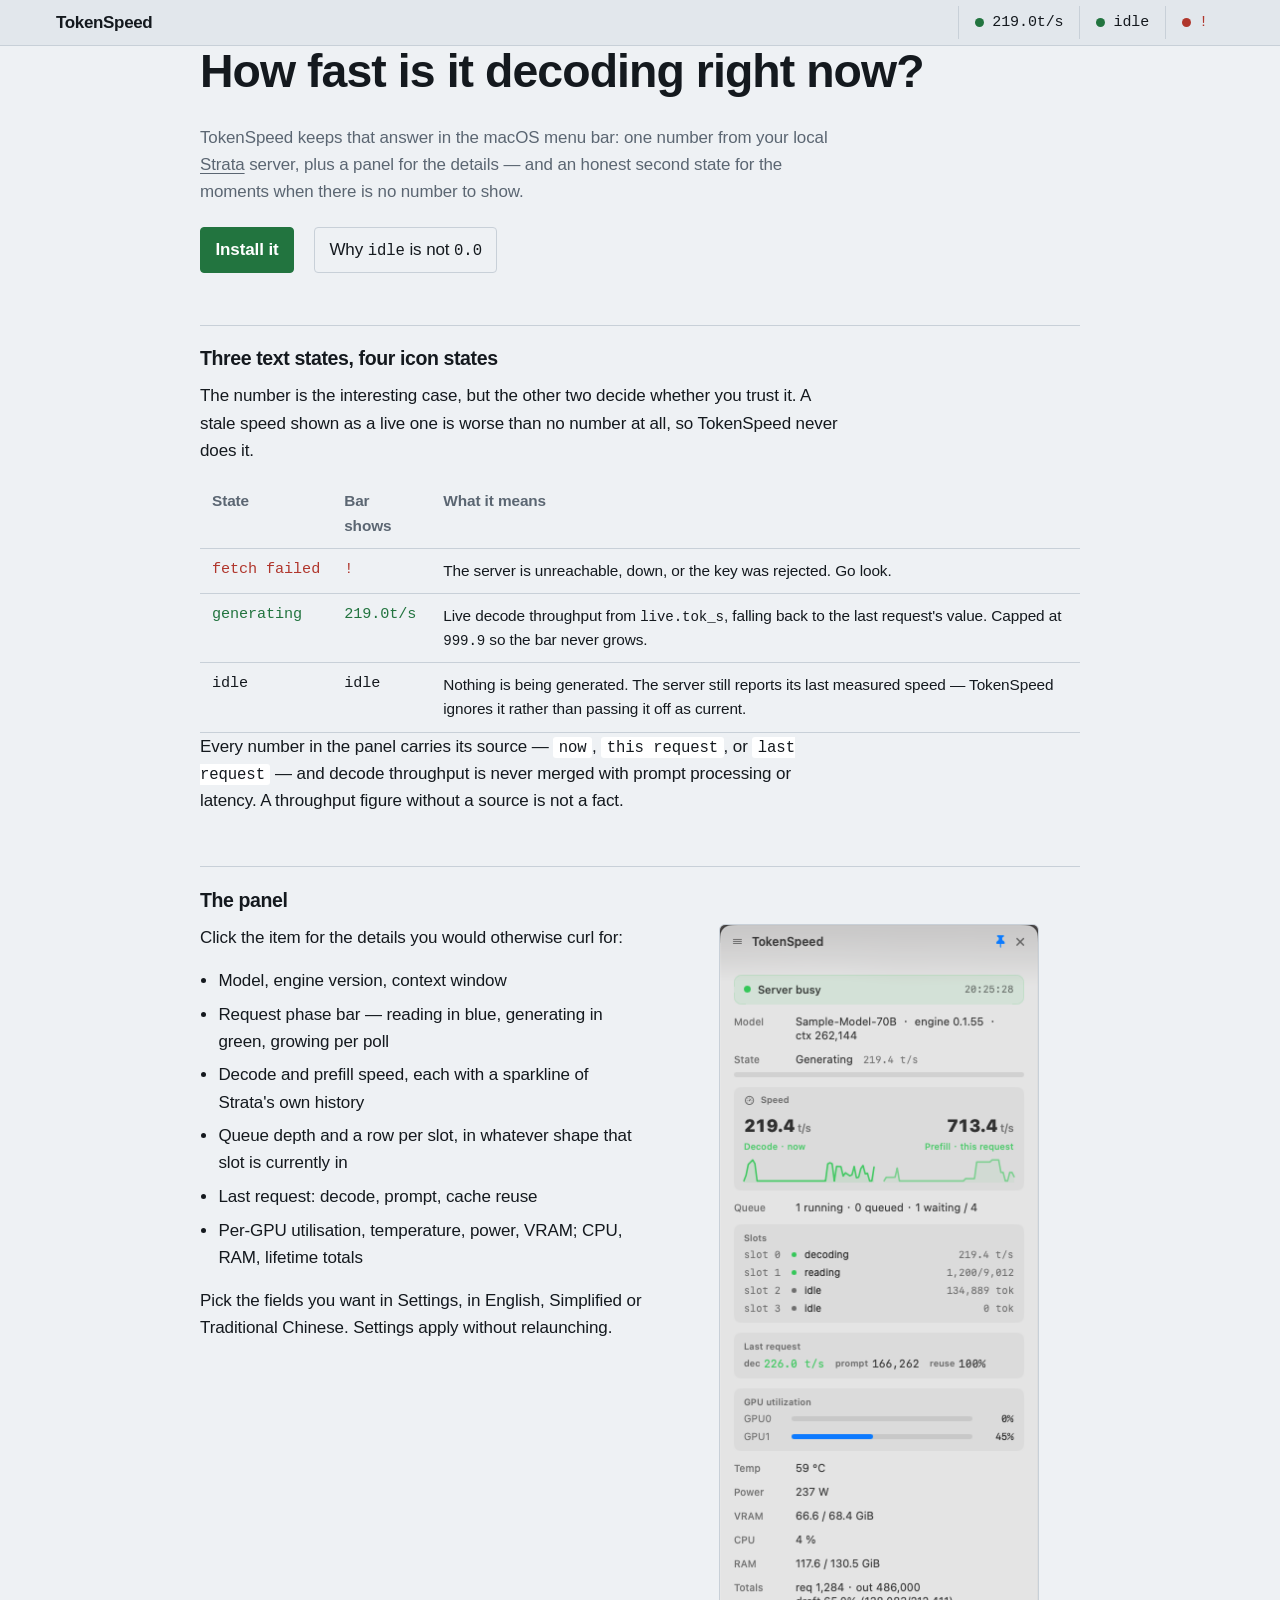
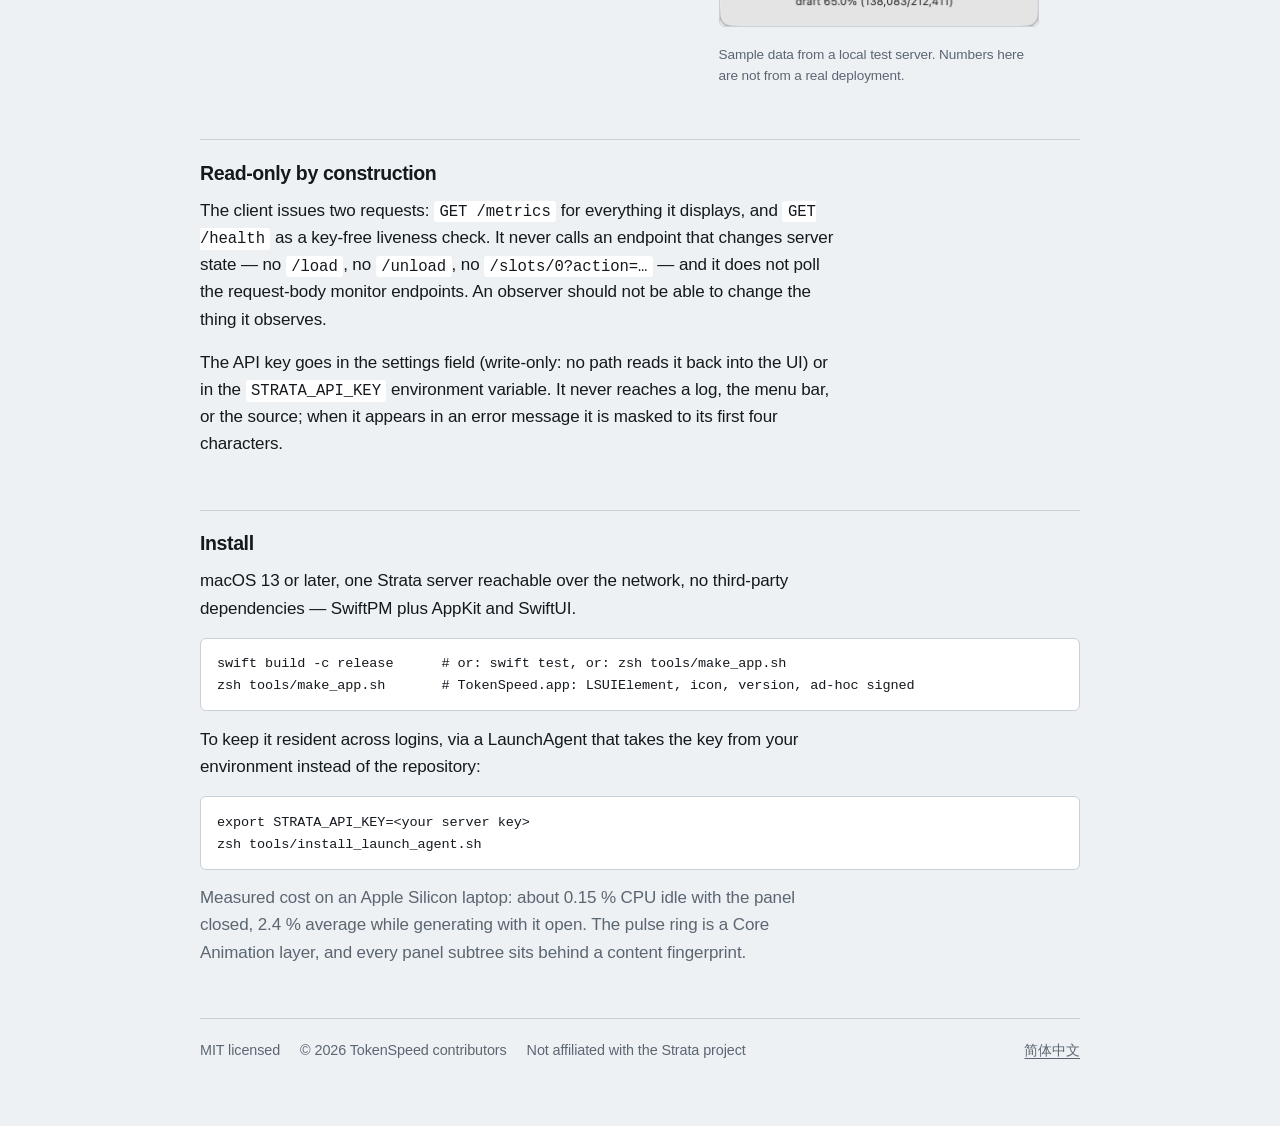
==== site/index.html @ b93b0d56 "TokenSpeed 1.0.0 A macOS menu-bar item that shows the decode throughput of a Strata inference server" ====
<!doctype html>
<html lang="en">
<head>
<meta charset="utf-8">
<meta name="viewport" content="width=device-width, initial-scale=1">
<title>TokenSpeed — your local Strata server's decode speed, in the menu bar</title>
<meta name="description" content="A native macOS menu-bar item that shows how fast your local Strata inference server is decoding right now, and is honest about the states where there is no number to show.">
<link rel="canonical" href="https://tokenspeed.eroeasy.com/">
<link rel="icon" href="assets/app-icon.png">
<meta property="og:title" content="TokenSpeed">
<meta property="og:description" content="Decode throughput of a local Strata server, permanently in the macOS menu bar.">
<meta property="og:image" content="https://tokenspeed.eroeasy.com/assets/shot-panel.png">
<meta property="og:type" content="website">
<link rel="stylesheet" href="assets/styles.css">
</head>
<body>

<header class="bar">
  <span class="brand">TokenSpeed</span>
  <span class="state"><span class="dot"></span>219.0t/s</span>
  <span class="state"><span class="dot"></span>idle</span>
  <span class="state bad"><span class="dot bad"></span>!</span>
</header>

<main>
  <h1>How fast is it decoding right now?</h1>
  <p class="lede">TokenSpeed keeps that answer in the macOS menu bar: one number from your
  local <a href="https://github.com/Niko1221/Strata">Strata</a> server, plus a panel for the
  details — and an honest second state for the moments when there is no number to show.</p>
  <div class="actions">
    <a class="primary" href="#install">Install it</a>
    <a href="#states">Why <code>idle</code> is not <code>0.0</code></a>
  </div>

  <section id="states">
    <h2>Three text states, four icon states</h2>
    <p>The number is the interesting case, but the other two decide whether you trust it.
    A stale speed shown as a live one is worse than no number at all, so TokenSpeed never
    does it.</p>
    <table>
      <tr><th>State</th><th>Bar shows</th><th>What it means</th></tr>
      <tr>
        <td class="k bad">fetch failed</td><td class="k bad">!</td>
        <td>The server is unreachable, down, or the key was rejected. Go look.</td>
      </tr>
      <tr>
        <td class="k ok">generating</td><td class="k ok">219.0t/s</td>
        <td>Live decode throughput from <code>live.tok_s</code>, falling back to the last
        request's value. Capped at <code>999.9</code> so the bar never grows.</td>
      </tr>
      <tr>
        <td class="k">idle</td><td class="k">idle</td>
        <td>Nothing is being generated. The server still reports its last measured speed —
        TokenSpeed ignores it rather than passing it off as current.</td>
      </tr>
    </table>
    <p>Every number in the panel carries its source — <code>now</code>, <code>this
    request</code>, or <code>last request</code> — and decode throughput is never merged with
    prompt processing or latency. A throughput figure without a source is not a fact.</p>
  </section>

  <section>
    <h2>The panel</h2>
    <div class="split">
      <div>
        <p>Click the item for the details you would otherwise curl for:</p>
        <ul>
          <li>Model, engine version, context window</li>
          <li>Request phase bar — reading in blue, generating in green, growing per poll</li>
          <li>Decode and prefill speed, each with a sparkline of Strata's own history</li>
          <li>Queue depth and a row per slot, in whatever shape that slot is currently in</li>
          <li>Last request: decode, prompt, cache reuse</li>
          <li>Per-GPU utilisation, temperature, power, VRAM; CPU, RAM, lifetime totals</li>
        </ul>
        <p>Pick the fields you want in Settings, in English, Simplified or Traditional
        Chinese. Settings apply without relaunching.</p>
      </div>
      <figure>
        <img src="assets/shot-panel.png" width="320" height="705"
             alt="The TokenSpeed panel: speed cards, queue row, four slots, GPU and CPU rows.">
        <figcaption>Sample data from a local test server. Numbers here are not from a real
        deployment.</figcaption>
      </figure>
    </div>
  </section>

  <section>
    <h2>Read-only by construction</h2>
    <p>The client issues two requests: <code>GET /metrics</code> for everything it displays,
    and <code>GET /health</code> as a key-free liveness check. It never calls an endpoint that
    changes server state — no <code>/load</code>, no <code>/unload</code>, no
    <code>/slots/0?action=…</code> — and it does not poll the request-body monitor endpoints.
    An observer should not be able to change the thing it observes.</p>
    <p>The API key goes in the settings field (write-only: no path reads it back into the UI)
    or in the <code>STRATA_API_KEY</code> environment variable. It never reaches a log, the
    menu bar, or the source; when it appears in an error message it is masked to its first
    four characters.</p>
  </section>

  <section id="install">
    <h2>Install</h2>
    <p>macOS 13 or later, one Strata server reachable over the network, no third-party
    dependencies — SwiftPM plus AppKit and SwiftUI.</p>
<pre><code>swift build -c release      # or: swift test, or: zsh tools/make_app.sh
zsh tools/make_app.sh       # TokenSpeed.app: LSUIElement, icon, version, ad-hoc signed</code></pre>
    <p>To keep it resident across logins, via a LaunchAgent that takes the key from your
    environment instead of the repository:</p>
<pre><code>export STRATA_API_KEY=&lt;your server key&gt;
zsh tools/install_launch_agent.sh</code></pre>
    <p class="muted">Measured cost on an Apple Silicon laptop: about 0.15&nbsp;% CPU idle with
    the panel closed, 2.4&nbsp;% average while generating with it open. The pulse ring is a
    Core Animation layer, and every panel subtree sits behind a content fingerprint.</p>
  </section>

  <footer>
    <span>MIT licensed</span>
    <span>© 2026 TokenSpeed contributors</span>
    <span>Not affiliated with the Strata project</span>
    <nav><a href="zh.html">简体中文</a></nav>
  </footer>
</main>
</body>
</html>
---- site/assets/styles.css ----
/* TokenSpeed 官网：深色优先（产品本身就活在深色菜单栏里），浅色由 prefers-color-scheme 接管。
   颜色取自 tools/make_icon.swift 里的实际取值：方块 #292E36、绿 #4DC76B。 */
:root {
  --ink: #12161b;
  --surface: #1e242b;
  --tile: #292e36;
  --rule: #39424c;
  --paper: #e9edf1;
  --muted: #9aa5b1;
  --green: #4dc76b;
  --red: #e4574c;
  --mono: ui-monospace, SFMono-Regular, "SF Mono", Menlo, Consolas, monospace;
  --sans: -apple-system, BlinkMacSystemFont, "Segoe UI", "Helvetica Neue", "Noto Sans SC", sans-serif;
  --pad: clamp(1.25rem, 5vw, 3.5rem);
}
@media (prefers-color-scheme: light) {
  :root {
    --ink: #eef1f4;
    --surface: #ffffff;
    --tile: #e2e7ec;
    --rule: #c8d0d8;
    --paper: #14191e;
    --muted: #5b6672;
    --green: #22743f;
    --red: #b0362c;
  }
}
* { box-sizing: border-box; }
html { -webkit-text-size-adjust: 100%; }
body {
  margin: 0;
  background: var(--ink);
  color: var(--paper);
  font: 400 17px/1.6 var(--sans);
  letter-spacing: -0.006em;
}
a { color: inherit; text-decoration-thickness: 1px; text-underline-offset: 3px; }
a:focus-visible { outline: 2px solid var(--green); outline-offset: 3px; }
main { max-width: 62rem; margin: 0 auto; padding: 0 var(--pad) 4rem; }
h1, h2, h3 { font-weight: 600; letter-spacing: -0.02em; margin: 0; }
h1 { font-size: clamp(1.75rem, 4.4vw, 2.9rem); line-height: 1.12; }
h2 { font-size: 1.22rem; margin-bottom: .5rem; }
p { margin: 0 0 1rem; max-width: 68ch; }
.muted { color: var(--muted); }

/* 首屏就是菜单栏本身：状态项长什么样，这里就摆什么 */
.bar {
  display: flex; align-items: center; gap: 0;
  background: var(--tile);
  border-bottom: 1px solid var(--rule);
  padding: 0 var(--pad);
  min-height: 46px;
  flex-wrap: wrap;
}
.bar .brand { font-weight: 600; margin-right: auto; letter-spacing: -0.02em; }
.state { display: flex; align-items: center; gap: .5rem; font: 500 15px/1 var(--mono); padding: .55rem 1rem; border-left: 1px solid var(--rule); white-space: nowrap; }
.state:first-of-type { border-left: 0; }
@media (max-width: 34rem) {
  /* 375 宽下品牌名和三个状态项挤同一行会换行换得难看：让品牌名独占一行，三个状态项同一行 */
  .bar .brand { flex: 1 0 100%; margin-right: 0; padding-bottom: .2rem; }
}
.dot { width: 9px; height: 9px; border-radius: 50%; background: var(--green); flex: none; }
.dot.ring { background: transparent; border: 2px solid var(--green); }
.dot.bad { background: var(--red); }
.state.bad { color: var(--red); }

.lede { font-size: 1.06rem; color: var(--muted); margin: 1.6rem 0 0; }
.actions { display: flex; gap: 1.25rem; margin: 1.4rem 0 3.25rem; flex-wrap: wrap; }
.actions a { padding: .5rem .9rem; border: 1px solid var(--rule); border-radius: 4px; text-decoration: none; }
.actions a.primary { background: var(--green); border-color: var(--green); color: #0d1210; font-weight: 600; }
@media (prefers-color-scheme: light) { .actions a.primary { color: #fff; } }

section { margin-bottom: 3.25rem; }
section > h2 { border-top: 1px solid var(--rule); padding-top: 1.1rem; }
.split { display: grid; gap: 2rem; align-items: start; }
@media (min-width: 54rem) { .split { grid-template-columns: 1.05fr .95fr; } }
ul { margin: 0 0 1rem; padding-left: 1.15rem; }
li { margin-bottom: .4rem; }
figure { margin: 0; }
.split figure { max-width: 20rem; margin-inline: auto; }  /* 20rem = 截图原生宽度 320px，别放大糊掉 */
figure img { width: 100%; height: auto; border: 1px solid var(--rule); border-radius: 6px; }
figcaption { color: var(--muted); font-size: .85rem; margin-top: .55rem; }

table { border-collapse: collapse; width: 100%; font-size: .96rem; }
th, td { text-align: left; padding: .6rem .75rem; border-bottom: 1px solid var(--rule); vertical-align: top; }
th { font-weight: 600; color: var(--muted); }
td.k { font: 500 .95rem/1.4 var(--mono); white-space: nowrap; }
td.k.bad { color: var(--red); }
td.k.ok { color: var(--green); }

pre {
  background: var(--surface); border: 1px solid var(--rule); border-radius: 6px;
  padding: .85rem 1rem; overflow-x: auto; font: 400 .92rem/1.5 var(--mono);
}
code { font: 400 .92em var(--mono); }
p code, li code { background: var(--surface); padding: .1em .35em; border-radius: 3px; }

footer { border-top: 1px solid var(--rule); padding-top: 1.25rem; color: var(--muted); font-size: .9rem; display: flex; gap: 1.25rem; flex-wrap: wrap; }
footer nav { margin-left: auto; }
@media (prefers-reduced-motion: reduce) { * { animation: none !important; transition: none !important; } }
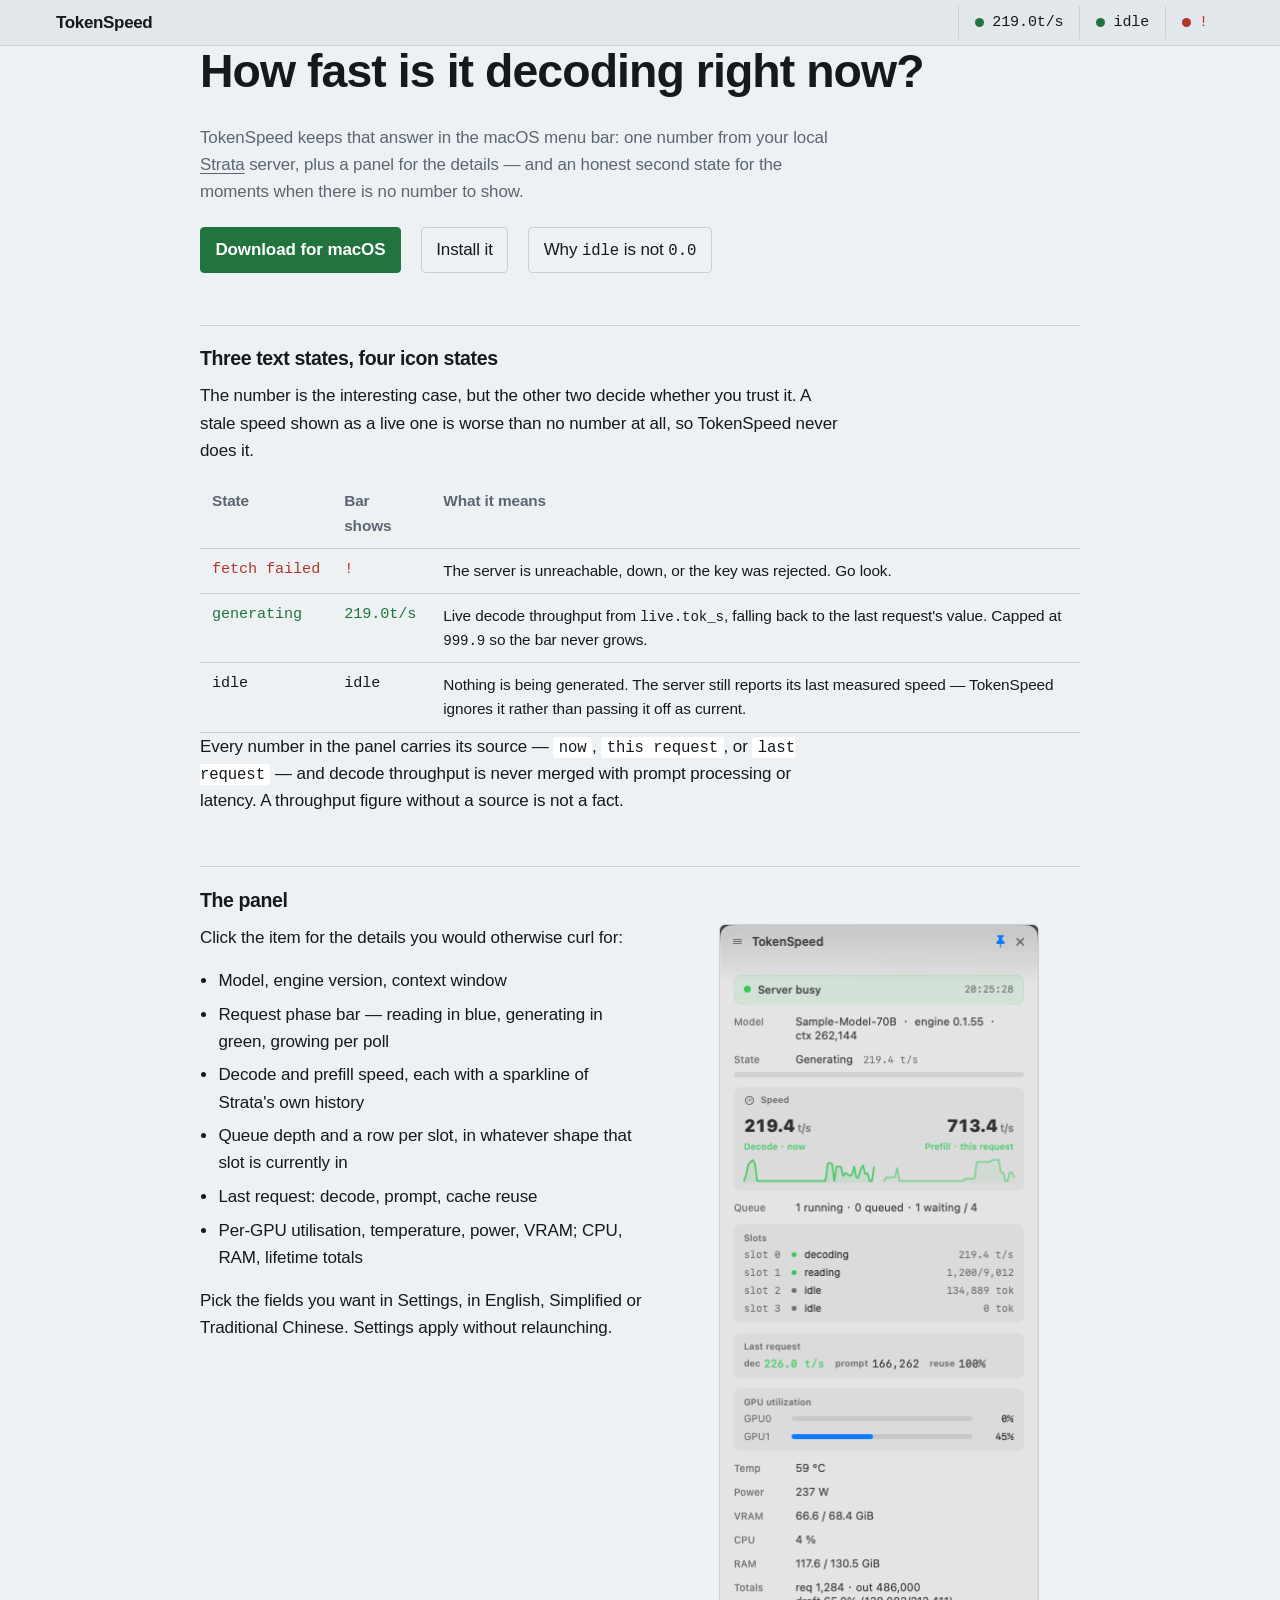
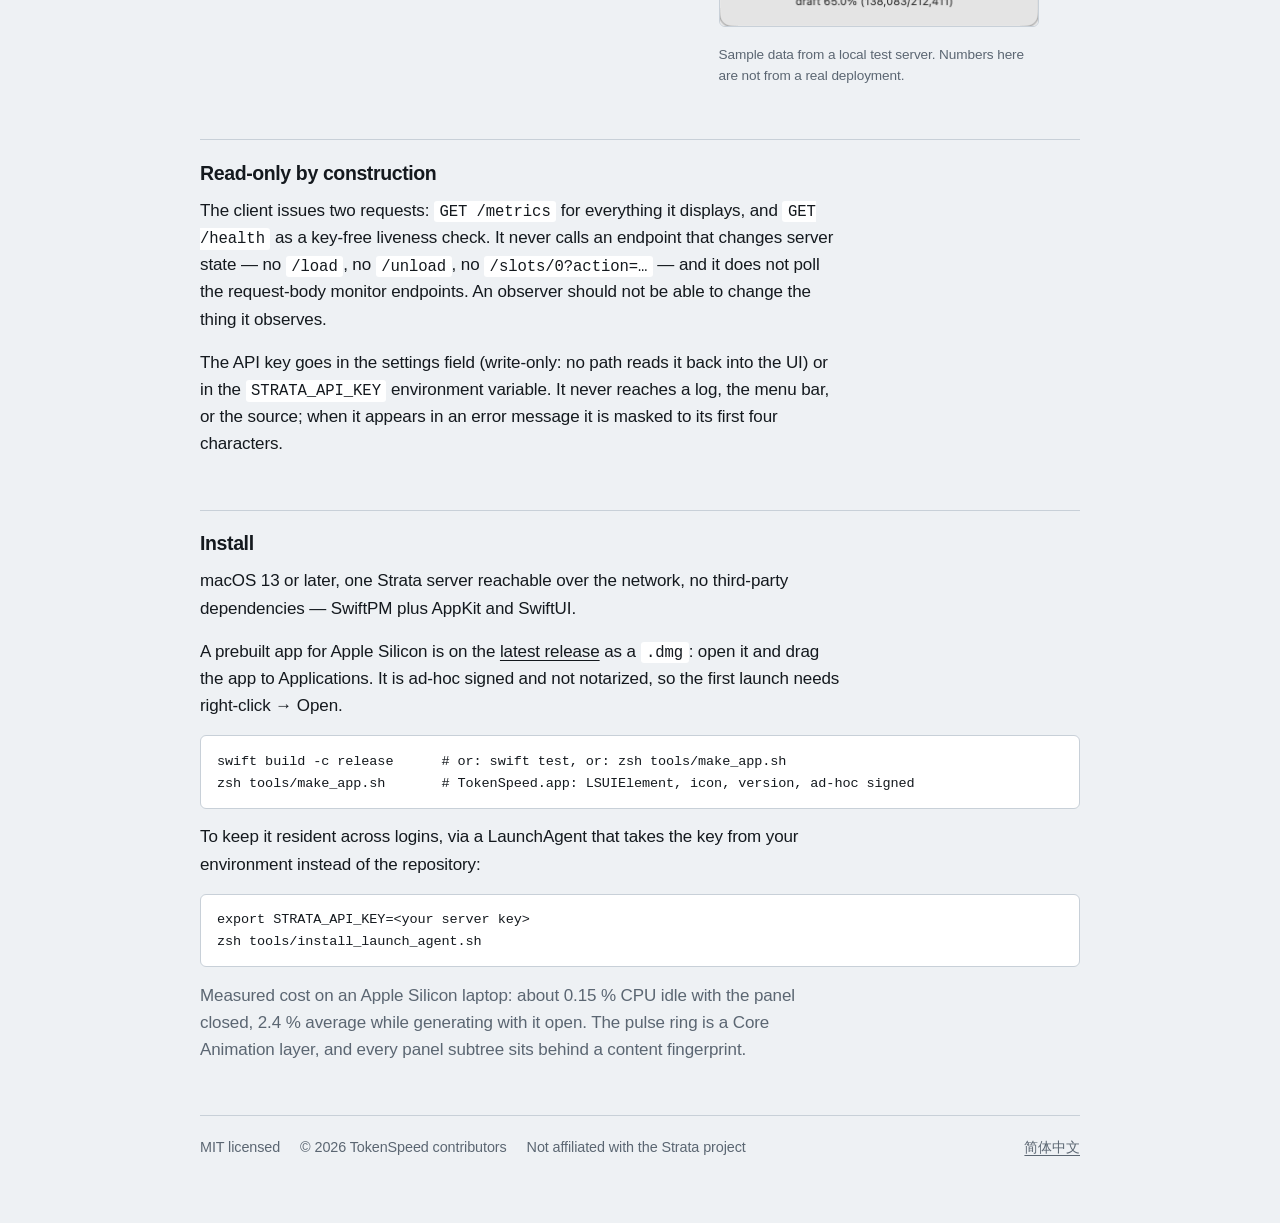
==== commit b50606ec: "Point the site pages at the latest release" ====
--- a/site/index.html
+++ b/site/index.html
@@ -28,7 +28,8 @@
   local <a href="https://github.com/Niko1221/Strata">Strata</a> server, plus a panel for the
   details — and an honest second state for the moments when there is no number to show.</p>
   <div class="actions">
-    <a class="primary" href="#install">Install it</a>
+    <a class="primary" href="https://github.com/leomsn/tokenspeed/releases/latest">Download for macOS</a>
+    <a href="#install">Install it</a>
     <a href="#states">Why <code>idle</code> is not <code>0.0</code></a>
   </div>
 
@@ -101,6 +102,10 @@
     <h2>Install</h2>
     <p>macOS 13 or later, one Strata server reachable over the network, no third-party
     dependencies — SwiftPM plus AppKit and SwiftUI.</p>
+    <p>A prebuilt app for Apple Silicon is on the <a
+    href="https://github.com/leomsn/tokenspeed/releases/latest">latest release</a> as a
+    <code>.dmg</code>: open it and drag the app to Applications. It is ad-hoc signed and not
+    notarized, so the first launch needs right-click → Open.</p>
 <pre><code>swift build -c release      # or: swift test, or: zsh tools/make_app.sh
 zsh tools/make_app.sh       # TokenSpeed.app: LSUIElement, icon, version, ad-hoc signed</code></pre>
     <p>To keep it resident across logins, via a LaunchAgent that takes the key from your
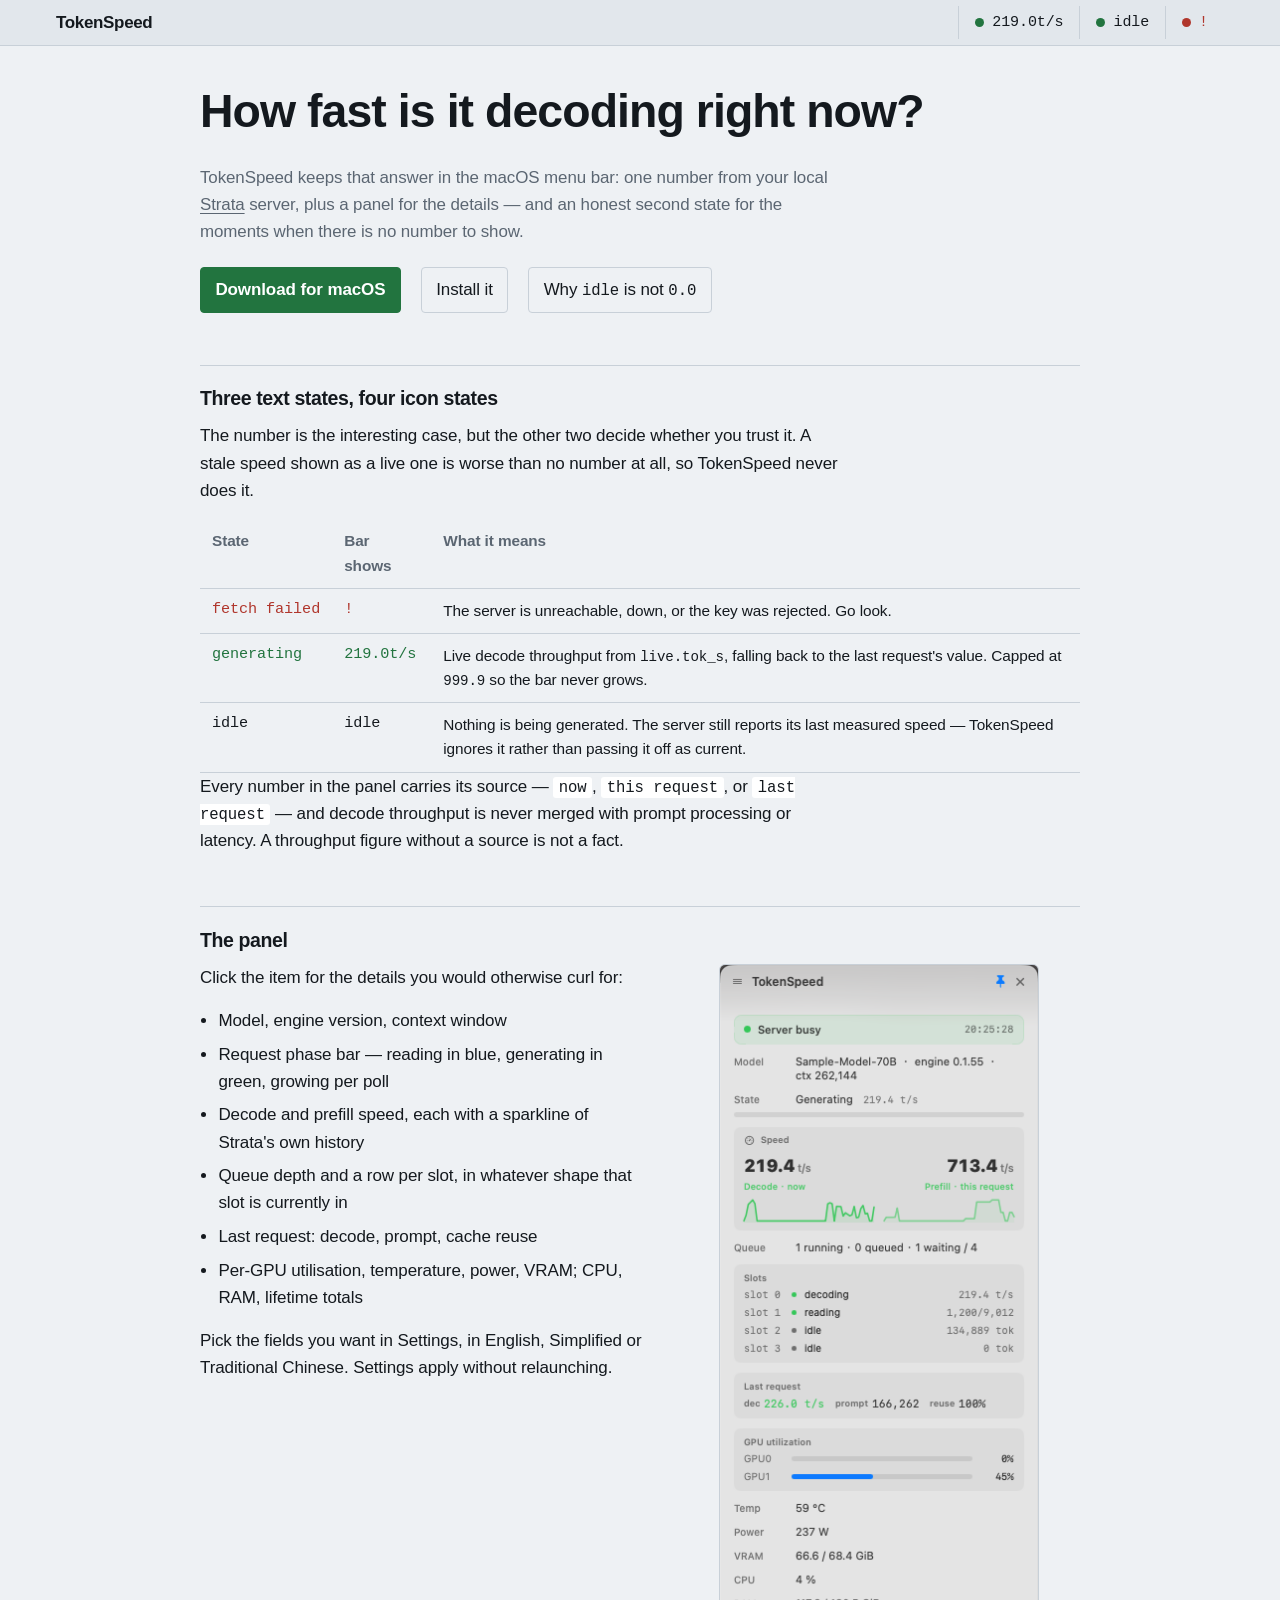
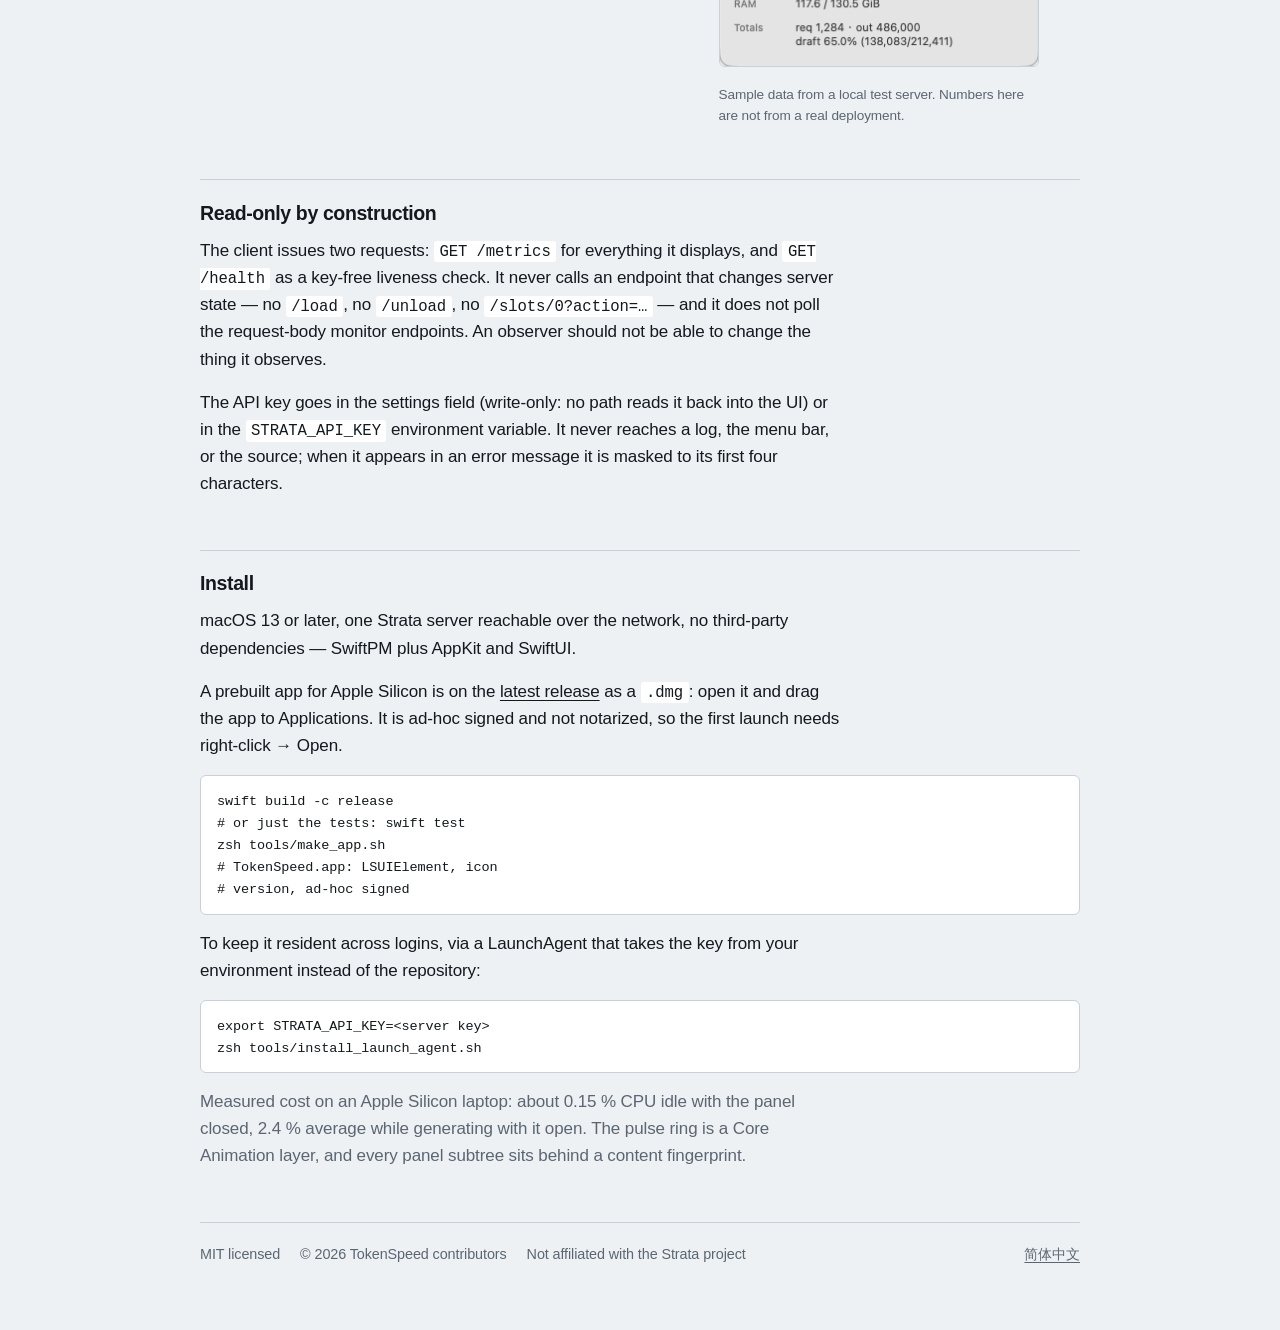
==== commit a104ce58: "Give the heading room under the bar and fit install code on phones" ====
--- a/site/index.html
+++ b/site/index.html
@@ -106,11 +106,14 @@
     href="https://github.com/leomsn/tokenspeed/releases/latest">latest release</a> as a
     <code>.dmg</code>: open it and drag the app to Applications. It is ad-hoc signed and not
     notarized, so the first launch needs right-click → Open.</p>
-<pre><code>swift build -c release      # or: swift test, or: zsh tools/make_app.sh
-zsh tools/make_app.sh       # TokenSpeed.app: LSUIElement, icon, version, ad-hoc signed</code></pre>
+<pre><code>swift build -c release
+# or just the tests: swift test
+zsh tools/make_app.sh
+# TokenSpeed.app: LSUIElement, icon
+# version, ad-hoc signed</code></pre>
     <p>To keep it resident across logins, via a LaunchAgent that takes the key from your
     environment instead of the repository:</p>
-<pre><code>export STRATA_API_KEY=&lt;your server key&gt;
+<pre><code>export STRATA_API_KEY=&lt;server key&gt;
 zsh tools/install_launch_agent.sh</code></pre>
     <p class="muted">Measured cost on an Apple Silicon laptop: about 0.15&nbsp;% CPU idle with
     the panel closed, 2.4&nbsp;% average while generating with it open. The pulse ring is a
--- a/site/assets/styles.css
+++ b/site/assets/styles.css
@@ -36,7 +36,7 @@
 }
 a { color: inherit; text-decoration-thickness: 1px; text-underline-offset: 3px; }
 a:focus-visible { outline: 2px solid var(--green); outline-offset: 3px; }
-main { max-width: 62rem; margin: 0 auto; padding: 0 var(--pad) 4rem; }
+main { max-width: 62rem; margin: 0 auto; padding: 2.5rem var(--pad) 4rem; }
 h1, h2, h3 { font-weight: 600; letter-spacing: -0.02em; margin: 0; }
 h1 { font-size: clamp(1.75rem, 4.4vw, 2.9rem); line-height: 1.12; }
 h2 { font-size: 1.22rem; margin-bottom: .5rem; }
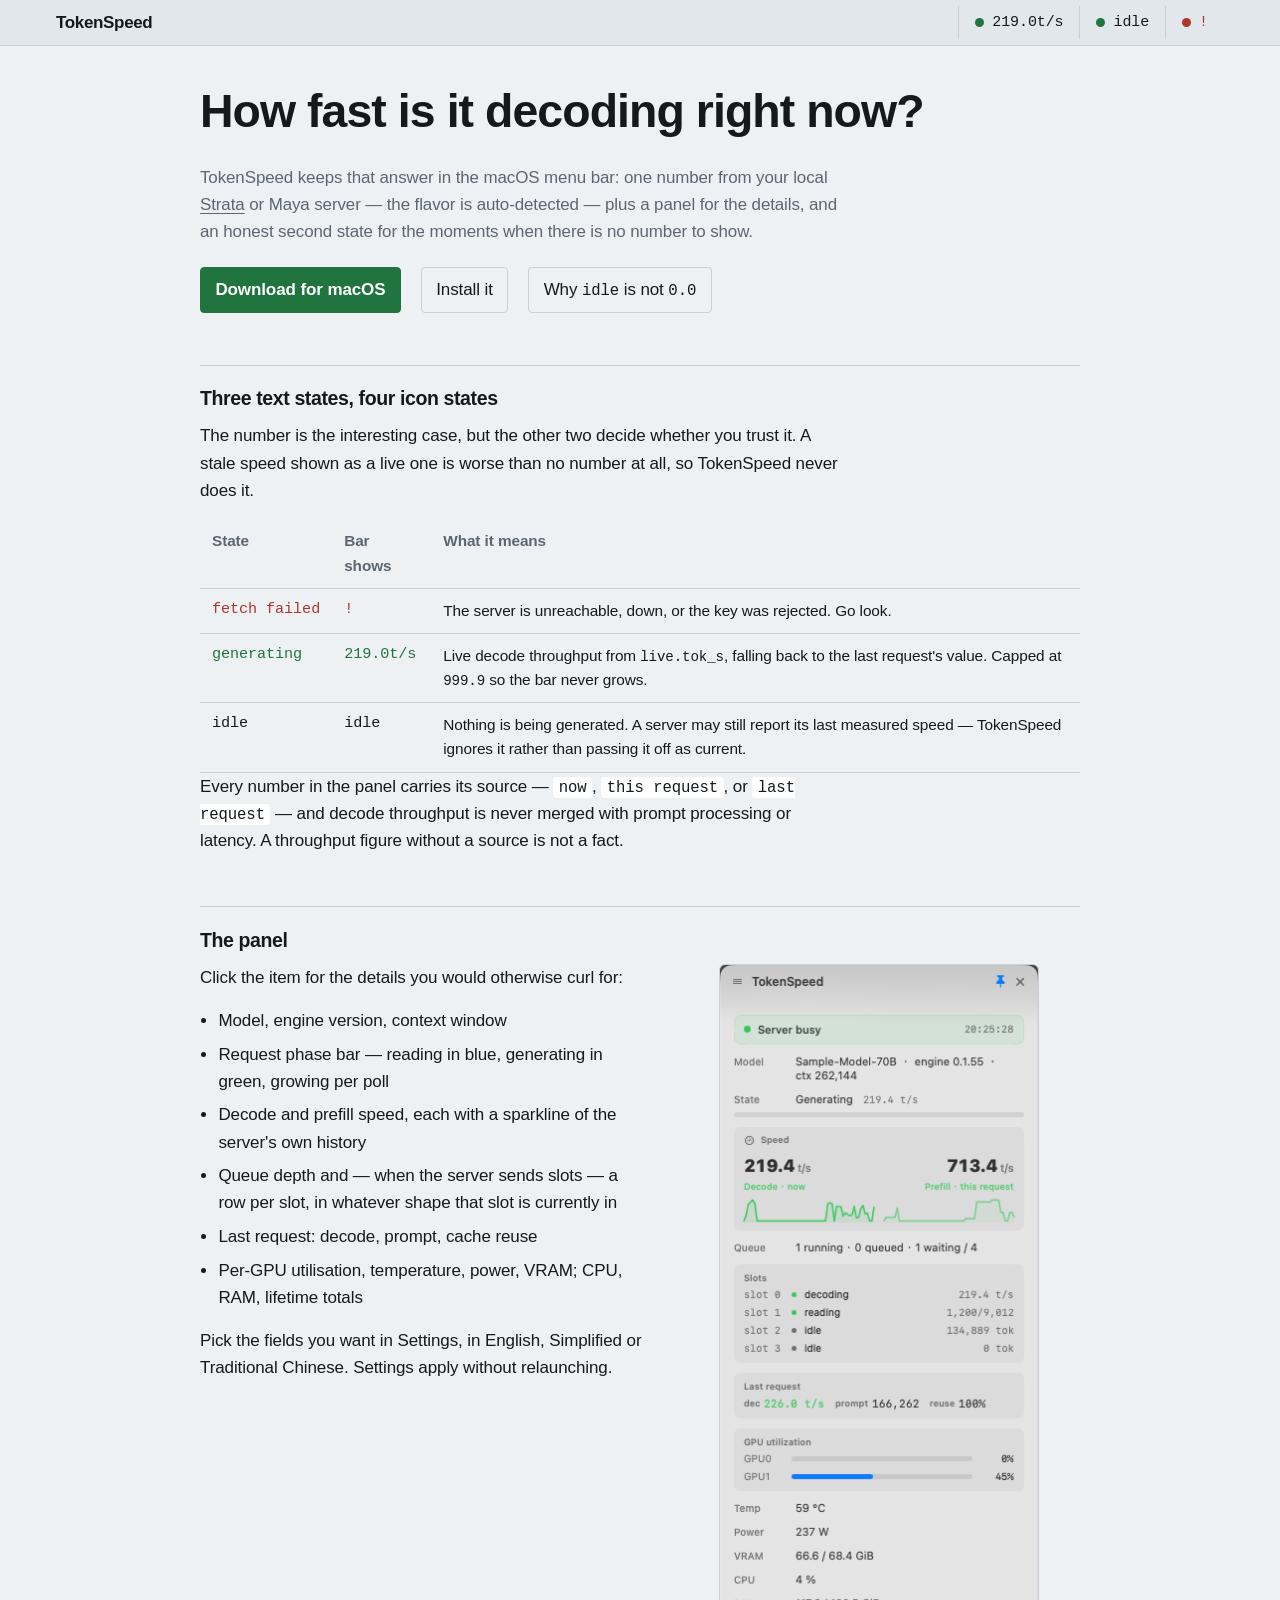
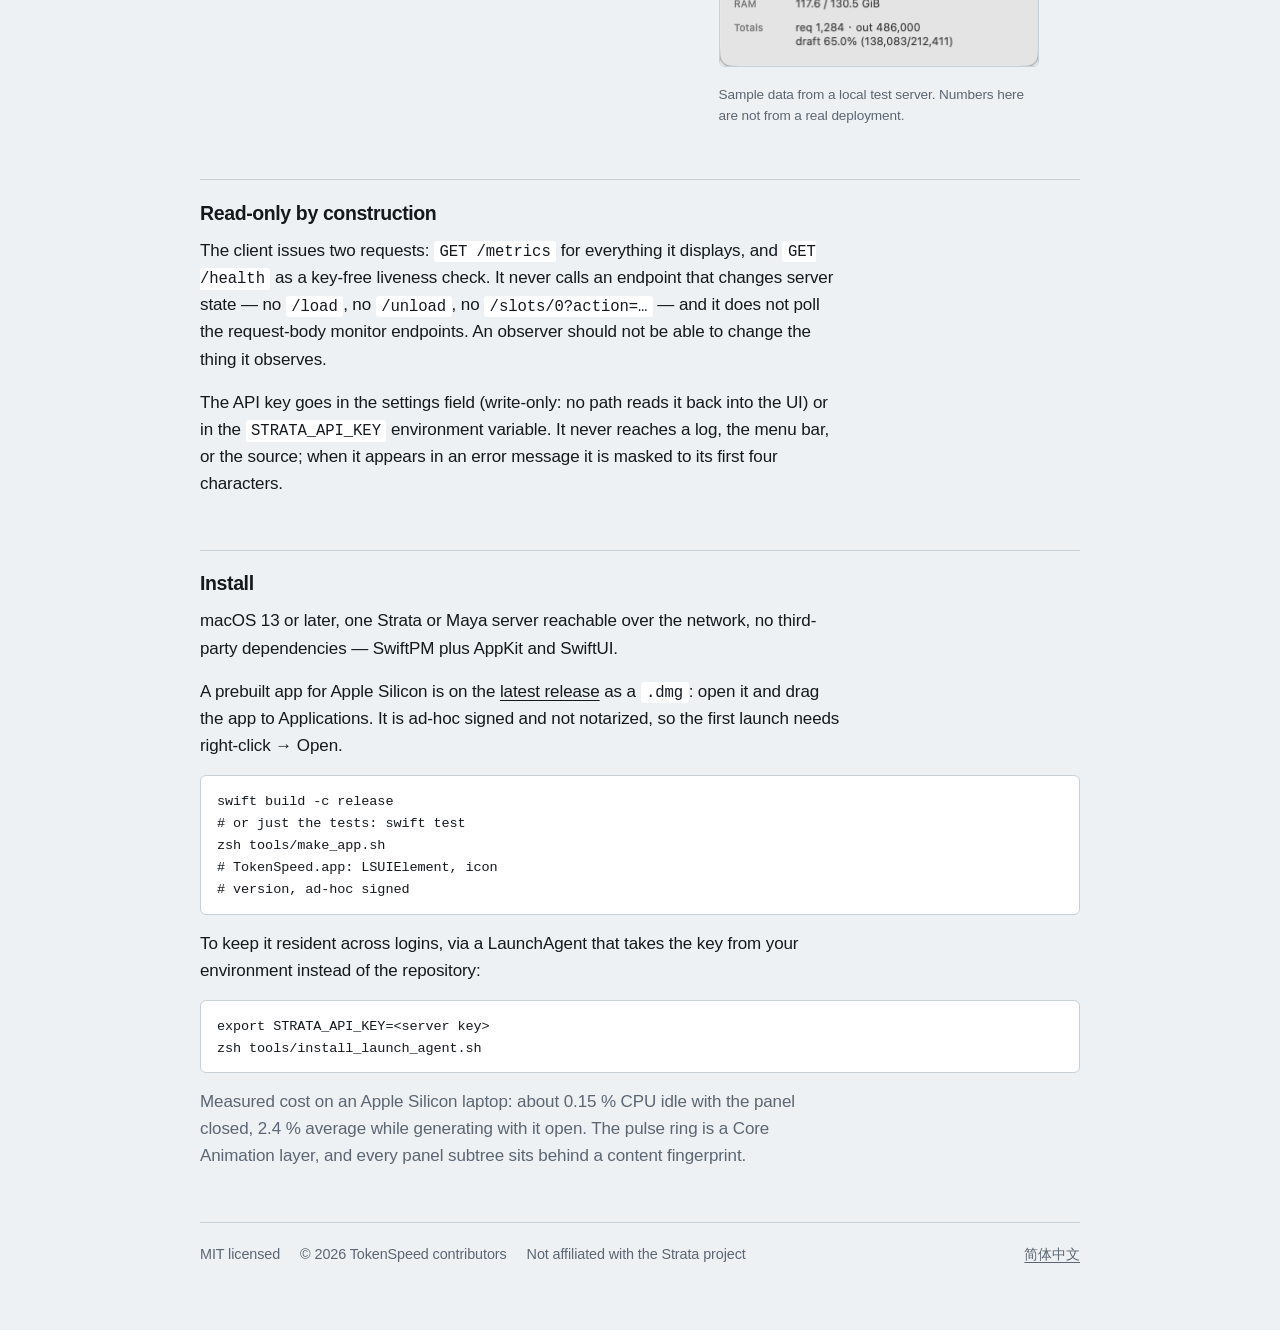
==== commit 7172f586: "Describe the site pages as Strata or Maya, auto-detected" ====
--- a/site/index.html
+++ b/site/index.html
@@ -3,12 +3,12 @@
 <head>
 <meta charset="utf-8">
 <meta name="viewport" content="width=device-width, initial-scale=1">
-<title>TokenSpeed — your local Strata server's decode speed, in the menu bar</title>
-<meta name="description" content="A native macOS menu-bar item that shows how fast your local Strata inference server is decoding right now, and is honest about the states where there is no number to show.">
+<title>TokenSpeed — your local Strata or Maya server's decode speed, in the menu bar</title>
+<meta name="description" content="A native macOS menu-bar item that shows how fast your local Strata or Maya inference server is decoding right now, and is honest about the states where there is no number to show.">
 <link rel="canonical" href="https://tokenspeed.eroeasy.com/">
 <link rel="icon" href="assets/app-icon.png">
 <meta property="og:title" content="TokenSpeed">
-<meta property="og:description" content="Decode throughput of a local Strata server, permanently in the macOS menu bar.">
+<meta property="og:description" content="Decode throughput of a local Strata or Maya server, permanently in the macOS menu bar.">
 <meta property="og:image" content="https://tokenspeed.eroeasy.com/assets/shot-panel.png">
 <meta property="og:type" content="website">
 <link rel="stylesheet" href="assets/styles.css">
@@ -25,8 +25,9 @@
 <main>
   <h1>How fast is it decoding right now?</h1>
   <p class="lede">TokenSpeed keeps that answer in the macOS menu bar: one number from your
-  local <a href="https://github.com/Niko1221/Strata">Strata</a> server, plus a panel for the
-  details — and an honest second state for the moments when there is no number to show.</p>
+  local <a href="https://github.com/Niko1221/Strata">Strata</a> or Maya server — the flavor
+  is auto-detected — plus a panel for the details, and an honest second state for the
+  moments when there is no number to show.</p>
   <div class="actions">
     <a class="primary" href="https://github.com/leomsn/tokenspeed/releases/latest">Download for macOS</a>
     <a href="#install">Install it</a>
@@ -51,7 +52,7 @@
       </tr>
       <tr>
         <td class="k">idle</td><td class="k">idle</td>
-        <td>Nothing is being generated. The server still reports its last measured speed —
+        <td>Nothing is being generated. A server may still report its last measured speed —
         TokenSpeed ignores it rather than passing it off as current.</td>
       </tr>
     </table>
@@ -68,8 +69,9 @@
         <ul>
           <li>Model, engine version, context window</li>
           <li>Request phase bar — reading in blue, generating in green, growing per poll</li>
-          <li>Decode and prefill speed, each with a sparkline of Strata's own history</li>
-          <li>Queue depth and a row per slot, in whatever shape that slot is currently in</li>
+          <li>Decode and prefill speed, each with a sparkline of the server's own history</li>
+          <li>Queue depth and — when the server sends slots — a row per slot, in whatever
+          shape that slot is currently in</li>
           <li>Last request: decode, prompt, cache reuse</li>
           <li>Per-GPU utilisation, temperature, power, VRAM; CPU, RAM, lifetime totals</li>
         </ul>
@@ -100,8 +102,8 @@
 
   <section id="install">
     <h2>Install</h2>
-    <p>macOS 13 or later, one Strata server reachable over the network, no third-party
-    dependencies — SwiftPM plus AppKit and SwiftUI.</p>
+    <p>macOS 13 or later, one Strata or Maya server reachable over the network, no
+    third-party dependencies — SwiftPM plus AppKit and SwiftUI.</p>
     <p>A prebuilt app for Apple Silicon is on the <a
     href="https://github.com/leomsn/tokenspeed/releases/latest">latest release</a> as a
     <code>.dmg</code>: open it and drag the app to Applications. It is ad-hoc signed and not
